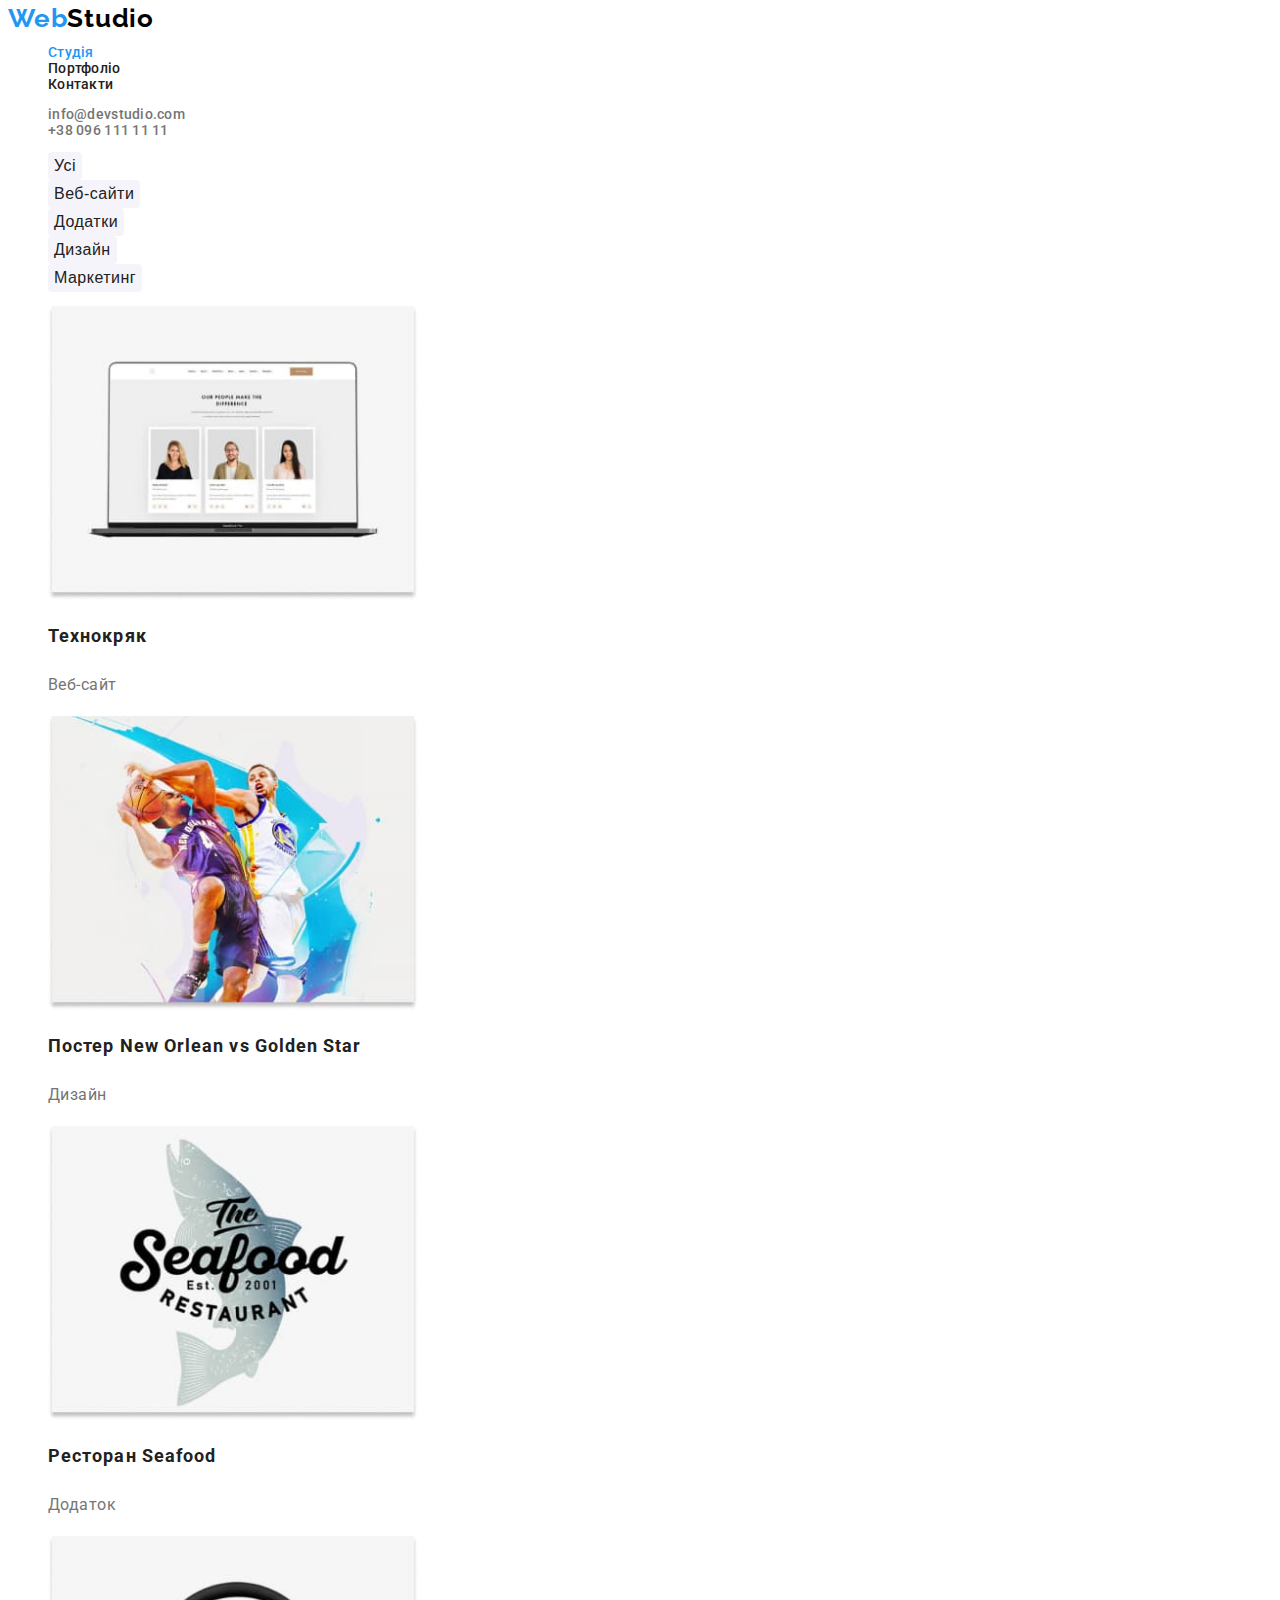
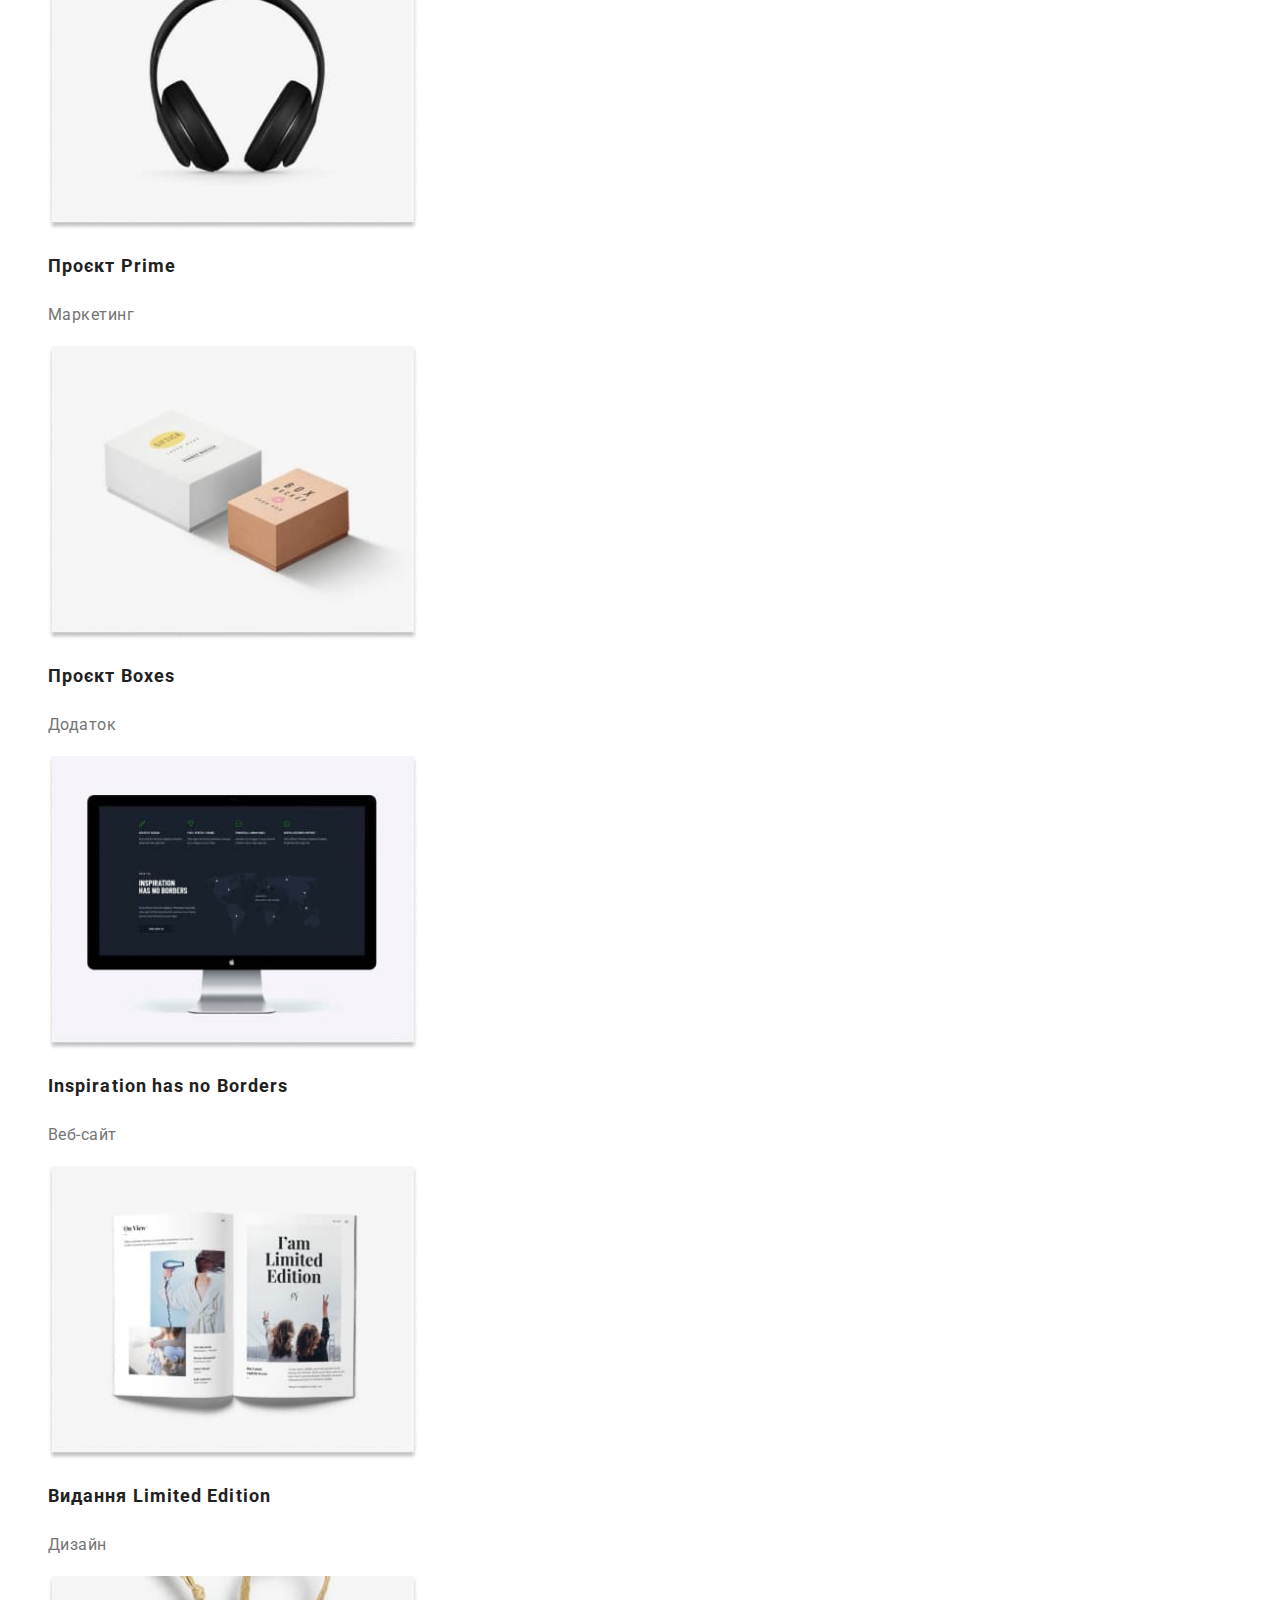
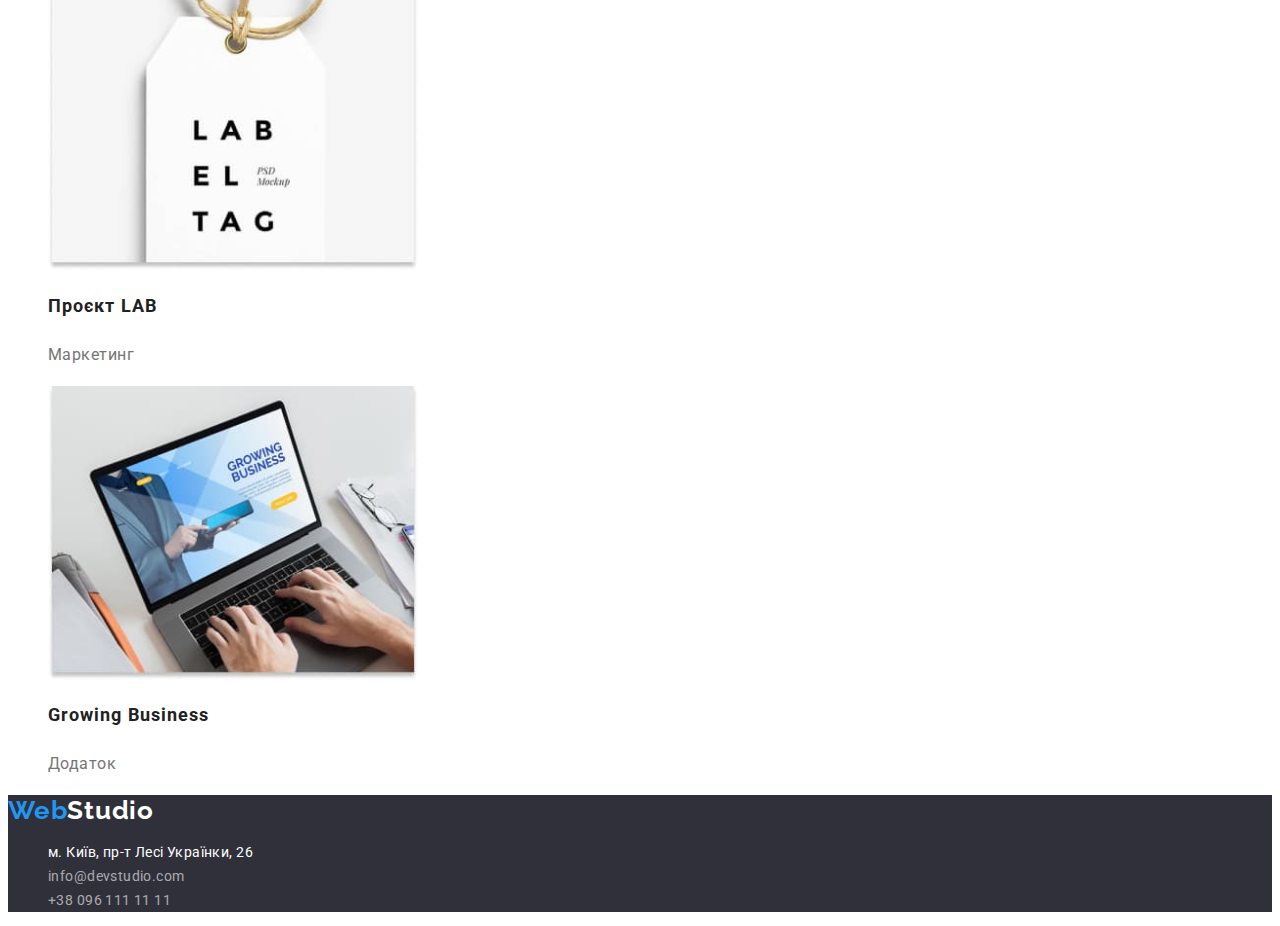
==== portfolio.html @ d7987372 "Initial commit" ====
<!DOCTYPE html>

<html lang="uk">
  <head>
    <meta charset="UTF-8" />
    <meta http-equiv="X-UA-Compatible" content="IE=edge" />
    <meta name="viewport" content="width=device-width, initial-scale=1.0" />
    <meta name="description" content="Portfolio WebStudio" />
    <title>Portfolio</title>

    <!--шрифты-->

    <link rel="preconnect" href="https://fonts.googleapis.com" />
    <link rel="preconnect" href="https://fonts.gstatic.com" crossorigin />
    <link
      href="https://fonts.googleapis.com/css2?family=Raleway:wght@700&family=Roboto:wght@400;500;700;900&display=swap"
      rel="stylesheet"
    />

    <!--style-->
    <link rel="stylesheet" href="./css/styles.css" />
  </head>

  <body>
    <!--шапка-->
    <header>
      <nav class="nav">
        <a class="nav-logo link" href="./index.html" lang="en">
          <span class="logo-span">Web</span>Studio</a
        >
        <ul class="nav-list list">
          <li><a class="nav-link-current link" href="./index.html">Студія</a></li>
          <li><a class="nav-link link" href="./portfolio.html">Портфоліо</a></li>
          <li><a class="nav-link link" href="">Контакти</a></li>
        </ul>
      </nav>

      <ul class="contacts list">
        <li
          ><a class="contacts-link link" href="mailto:info@devstudio.com">info@devstudio.com</a></li
        >
        <li><a class="contacts-link link" href="tel:+380961111111">+38 096 111 11 11</a></li>
      </ul>
    </header>
    <!--основная секция-->
    <main>
      <section class="filter">
        <h1 class="filter-title visually-hidden">ФІЛЬТР</h1>
        <ul class="filter-list list">
          <li>
            <button class="filter-btn" type="button">Усі</button>
          </li>
          <li>
            <button class="filter-btn" type="button">Веб-сайти</button>
          </li>
          <li>
            <button class="filter-btn" type="button">Додатки</button>
          </li>
          <li>
            <button class="filter-btn" type="button">Дизайн</button>
          </li>
          <li>
            <button class="filter-btn" type="button">Маркетинг</button>
          </li>
        </ul>

        <ul class="picture list">
          <li class="picture-img">
            <img src="./images/portfolio/img-1.jpg" alt="фото команди" width="370" height="294" />
            <h2 class="picture-title">Технокряк</h2>
            <p class="picture-subtitle">Веб-сайт</p>
          </li>
          <li class="picture-img">
            <img
              src="./images/portfolio/img-2.jpg"
              alt="фото графічна обробка зображення"
              width="370"
              height="294"
            />
            <h2 class="picture-title">Постер New Orlean vs Golden Star</h2>
            <p class="picture-subtitle">Дизайн</p>
          </li>
          <li class="picture-img">
            <img src="./images/portfolio/img-3.jpg" alt="фото лого" width="370" height="294" />
            <h2 class="picture-title">Ресторан Seafood</h2>
            <p class="picture-subtitle">Додаток</p>
          </li>
          <li class="picture-img">
            <img src="./images/portfolio/img-4.jpg" alt="фото наушникі" width="370" height="294" />
            <h2 class="picture-title">Проєкт Prime</h2>
            <p class="picture-subtitle">Маркетинг</p>
          </li>
          <li class="picture-img">
            <img src="./images/portfolio/img-5.jpg" alt="фото упаковок" width="370" height="294" />
            <h2 class="picture-title">Проєкт Boxes</h2>
            <p class="picture-subtitle">Додаток</p>
          </li>
          <li class="picture-img">
            <img
              src="./images/portfolio/img-6.jpg"
              alt="фото зображння контатів"
              width="370"
              height="294"
            />
            <h2 class="picture-title">Inspiration has no Borders</h2>
            <p class="picture-subtitle">Веб-сайт</p>
          </li>
          <li class="picture-img">
            <img src="./images/portfolio/img-7.jpg" alt="фото книги" width="370" height="294" />
            <h2 class="picture-title">Видання Limited Edition</h2>
            <p class="picture-subtitle">Дизайн</p>
          </li>
          <li class="picture-img">
            <img src="./images/portfolio/img-8.jpg" alt="фото лейби" width="370" height="294" />
            <h2 class="picture-title">Проєкт LAB</h2>
            <p class="picture-subtitle">Маркетинг</p>
          </li>
          <li class="picture-img">
            <img src="./images/portfolio/img-9.jpg" alt="фото нутбука" width="370" height="294" />
            <h2 class="picture-title">Growing Business</h2>
            <p class="picture-subtitle">Додаток</p>
          </li>
        </ul>
      </section>
    </main>

    <footer>
      <div class="footer">
        <a class="logo-footer link" href="./index.html" lang="en">
          <span class="logo-span">Web</span>Studio</a
        >

        <address>
          <ul class="address-list list">
            <li><a class="address-link link" href="">м. Київ, пр-т Лесі Українки, 26</a></li>
            <li
              ><a class="address-contact-link link" href="mailto:info@devstudio.com"
                >info@devstudio.com</a
              ></li
            >
            <li
              ><a class="address-contact-link link" href="tel:+380961111111"
                >+38 096 111 11 11</a
              ></li
            >
          </ul>
        </address>
      </div>
    </footer>
  </body>
</html>
---- css/styles.css ----
:root {
  /* Fonts */
  --main-font: 'Roboto', sans-serif;
  --secondary-font: 'Raleway', sans-serif;

  /* Text colors */
  --accent-color: #2f303a;
  --primary-text-color: #212121;
  --secondary-text-color: #ffffff;
  --text-logo-color: #2196f3;
  --text-web-color: #000000;
  --text-comment-color: #757575;

  /* Background colors */
  --bg-body-color: #ffffff;
  --bg-accent-color: #2f303a;
  --bg-logo-color: #2196f3;
  --bg-color-btn: #f5f4fa;
}

body {
  font-family: var(--main-font);
  font-size: 14px;
  color: var(--primary-text-color);
  background-color: var(--bg-body-color);
}

.link {
  text-decoration: none; /* ссылка не подчеркивется */
  color: currentColor; /* ссылка перестает быть синей и наследует цвет  body */
}

.list {
  list-style: none; /* в списке убираем точки */
}

/* стили навигации */

/* стили логотипа */
.nav-logo {
  font-family: 'Raleway';
  font-weight: 700;
  font-size: 26px;
  line-height: calc(26 / 31);
  letter-spacing: 0.03em;
  color: var(--text-web-color);
}

.logo-span {
  color: var(--text-logo-color);
}

/* header стили ссылок навигации */

/* стили списка которые потом наследуют ссылки */
.nav-list {
  font-weight: 500;
  line-height: calc(16 / 14);
  letter-spacing: 0.02em;
}
/* выделяем активную страницу */
.nav-link-current {
  color: var(--text-logo-color);
}

.nav-link:hover,
.nav-link:focus {
  color: var(--text-logo-color);
}

/* стили контактов */

.contacts-link {
  font-weight: 500;
  line-height: calc(16 / 14);
  letter-spacing: 0.02em;
  color: var(--text-comment-color);
}

.contacts-link:hover,
.contacts-link:focus {
  color: var(--text-logo-color);
}
/* header end */

/* footer */

.footer {
  background: var(--bg-accent-color);
}
.address-list {
  list-style: none;
  text-decoration: none;
}
.logo-footer {
  font-family: 'Raleway';
  font-weight: 700;
  font-size: 26px;
  line-height: calc(31 / 26);
  letter-spacing: 0.03em;
  color: var(--secondary-text-color);
}
.address-link {
  line-height: calc(24 / 14);
  letter-spacing: 0.03em;
  color: var(--secondary-text-color);
  font-style: normal;
}
.address-contact-link {
  font-style: normal;
  line-height: calc(24 / 14);
  letter-spacing: 0.03em;
  color: rgba(255, 255, 255, 0.6);
}
.address-link:hover,
.address-link:focus,
.address-contact-link:hover,
.address-contact-link:focus {
  color: var(--text-logo-color);
}
/* footer end*/

/* Секция  Ефективні рішення для вашого бізнесу с кнопкой*/
.cap {
  background: var(--bg-accent-color);
}
.cap-title {
  font-weight: 900;
  font-size: 44px;
  line-height: calc(60 / 44);
  text-align: center;
  letter-spacing: 0.06em;
  text-transform: uppercase;
  color: var(--secondary-text-color);
}
.cap-btn {
  background: var(--bg-logo-color);
  font-family: inherit;
  font-weight: 700;
  font-size: 16px;
  line-height: calc(30 / 16);
  display: flex;
  align-items: center;
  text-align: center;
  letter-spacing: 0.06em;
  color: var(--secondary-text-color);
  border-style: none;
  cursor: pointer;
}

.cap-btn:hover,
.cap-btn:focus {
  background: #188ce8;
}

/* секция Особенности работы  */
/* скрытый заголовок  h2 */
.visually-hidden {
  position: absolute;
  white-space: nowrap;
  width: 1px;
  height: 1px;
  overflow: hidden;
  border: 0;
  padding: 0;
  clip: rect(0 0 0 0);
  clip-path: inset(50%);
  margin: -1px;
}
.specificity-subject {
  font-weight: 700;
  line-height: calc(14 / 16);
  letter-spacing: 0.03em;
  text-transform: uppercase;
  color: var(--primary-text-color);
}
.specificity-subtitle {
  line-height: calc(24 / 14);
  letter-spacing: 0.03em;
  color: var(--text-comment-color);
}

/* секция Чим ми займаємося  */

.work-title {
  font-weight: 700;
  font-size: 36px;
  line-height: calc(42 / 36);
  text-align: center;
  letter-spacing: 0.03em;
  color: var(--primary-text-color);
}
/* секция Наша команда  */
.command {
  background: var(--bg-color-btn);
}

.command-title {
  font-weight: 700;
  font-size: 36px;
  line-height: calc(42 / 36);
  text-align: center;
  letter-spacing: 0.03em;
  color: var(--primary-text-color);
}
.command-item {
  background: var(--bg-body-color);
}
.command-caption {
  font-weight: 500;
  font-size: 16px;
  line-height: calc(19 / 16);
  text-align: center;
  letter-spacing: 0.03em;
  color: var(--primary-text-color);
}
.command-heading {
  font-size: 16px;
  line-height: calc(19 / 16);
  text-align: center;
  letter-spacing: 0.03em;
  color: var(--text-comment-color);
}

/* Портфоліо  */
/* ФІЛЬТР  */
.filter-btn {
  background: var(--bg-color-btn);
  border-radius: 4px;
  font-weight: 500;
  font-size: 16px;
  line-height: calc(26 / 16);
  text-align: center;
  letter-spacing: 0.03em;
  color: var(--primary-text-color);
  border-style: none;
  cursor: pointer;
}
.filter-btn:hover,
.filter-btn:focus {
  background: var(--bg-logo-color);
  color: var(--secondary-text-color);
}
/* picture  */
.picture-img {
  background: var(--bg-body-color);
}
.picture-title {
  font-weight: 700;
  font-size: 18px;
  line-height: calc(36 / 18);
  letter-spacing: 0.06em;
  color: var(--primary-text-color);
}

.picture-subtitle {
  font-size: 16px;
  line-height: calc(30 / 16);
  letter-spacing: 0.03em;
  color: var(--text-comment-color);
}
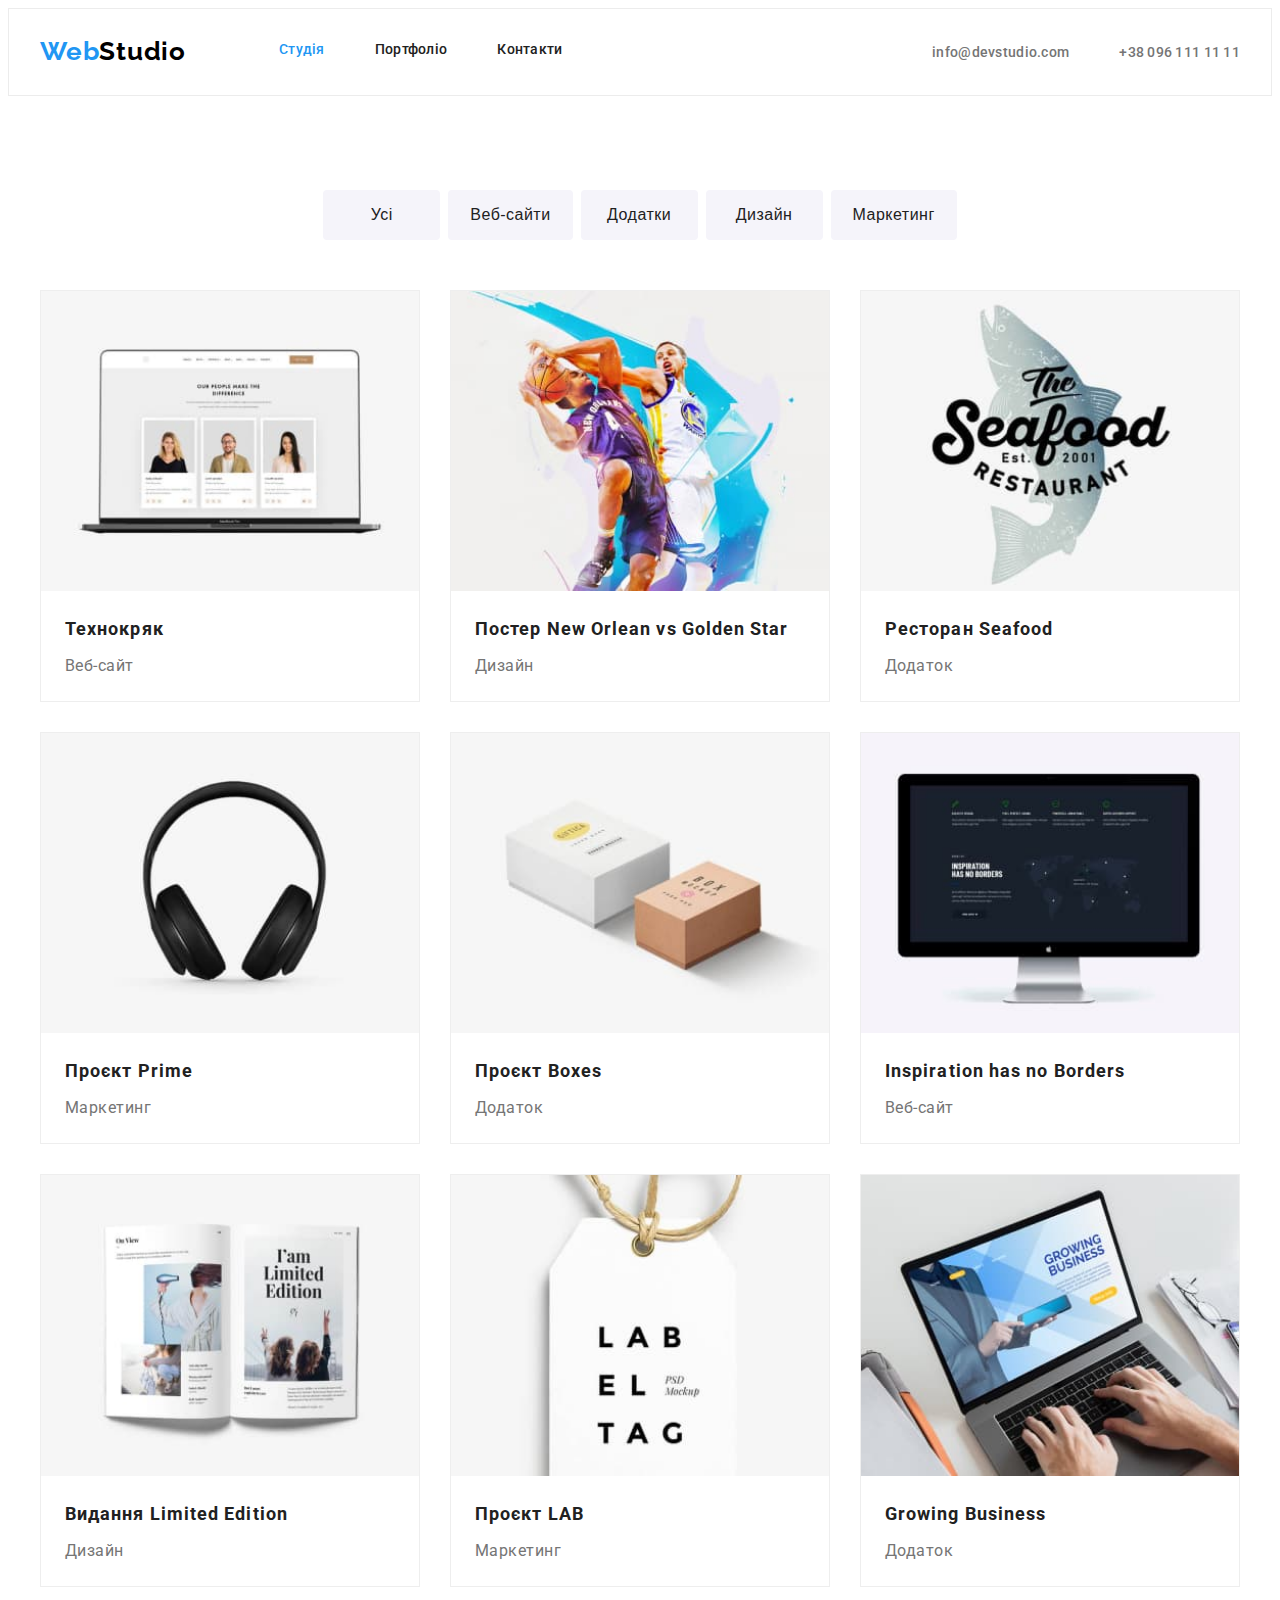
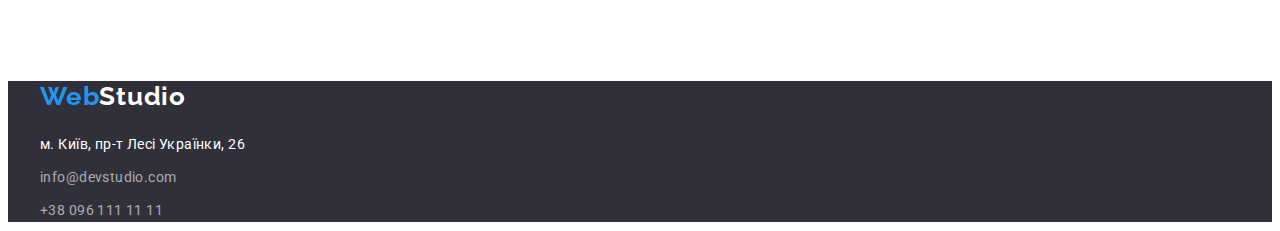
==== commit 07cd3240: "домашняя работа 3" ====
--- a/portfolio.html
+++ b/portfolio.html
@@ -16,18 +16,27 @@
       href="https://fonts.googleapis.com/css2?family=Raleway:wght@700&family=Roboto:wght@400;500;700;900&display=swap"
       rel="stylesheet"
     />
-
+     <!-- Modern-normalize -->
+    <link
+      rel="stylesheet"
+      href="https://cdnjs.cloudflare.com/ajax/libs/modern-normalize/1.1.0/modern-normalize.min.css"
+      integrity="sha512-wpPYUAdjBVSE4KJnH1VR1HeZfpl1ub8YT/NKx4PuQ5NmX2tKuGu6U/JRp5y+Y8XG2tV+wKQpNHVUX03MfMFn9Q=="
+      crossorigin="anonymous"
+      referrerpolicy="no-referrer"
+    />
+    
     <!--style-->
     <link rel="stylesheet" href="./css/styles.css" />
   </head>
 
   <body>
     <!--шапка-->
-    <header>
-      <nav class="nav">
+    <header class="header">
+      <div class="container header-container">
         <a class="nav-logo link" href="./index.html" lang="en">
-          <span class="logo-span">Web</span>Studio</a
-        >
+          <span class="logo-span">Web</span>Studio</a>
+
+        <nav class="nav">
         <ul class="nav-list list">
           <li><a class="nav-link-current link" href="./index.html">Студія</a></li>
           <li><a class="nav-link link" href="./portfolio.html">Портфоліо</a></li>
@@ -36,15 +45,18 @@
       </nav>
 
       <ul class="contacts list">
-        <li
-          ><a class="contacts-link link" href="mailto:info@devstudio.com">info@devstudio.com</a></li
-        >
-        <li><a class="contacts-link link" href="tel:+380961111111">+38 096 111 11 11</a></li>
+        <li>
+          <a class="contacts-link link" href="mailto:info@devstudio.com">info@devstudio.com</a>
+        </li>
+        <li><a class="contacts-link link" href="tel:+380961111111">+38 096 111 11 11</a>
+        </li>
       </ul>
+      </div>
     </header>
     <!--основная секция-->
     <main>
-      <section class="filter">
+      <section class="filter section">
+        <div class="container container-filter">
         <h1 class="filter-title visually-hidden">ФІЛЬТР</h1>
         <ul class="filter-list list">
           <li>
@@ -63,12 +75,17 @@
             <button class="filter-btn" type="button">Маркетинг</button>
           </li>
         </ul>
-
+        </div>
+      
+        <div class="container">
         <ul class="picture list">
           <li class="picture-img">
-            <img src="./images/portfolio/img-1.jpg" alt="фото команди" width="370" height="294" />
+            <img 
+            src="./images/portfolio/img-1.jpg" alt="фото команди" width="370" height="294" />
+            <div class="picture-title-subtitle"> 
             <h2 class="picture-title">Технокряк</h2>
             <p class="picture-subtitle">Веб-сайт</p>
+            </div>
           </li>
           <li class="picture-img">
             <img
@@ -77,23 +94,27 @@
               width="370"
               height="294"
             />
+            <div class="picture-title-subtitle">
             <h2 class="picture-title">Постер New Orlean vs Golden Star</h2>
-            <p class="picture-subtitle">Дизайн</p>
+            <p class="picture-subtitle">Дизайн</p></div>
           </li>
           <li class="picture-img">
             <img src="./images/portfolio/img-3.jpg" alt="фото лого" width="370" height="294" />
+            <div class="picture-title-subtitle"> 
             <h2 class="picture-title">Ресторан Seafood</h2>
-            <p class="picture-subtitle">Додаток</p>
+            <p class="picture-subtitle">Додаток</p></div>
           </li>
           <li class="picture-img">
             <img src="./images/portfolio/img-4.jpg" alt="фото наушникі" width="370" height="294" />
+            <div class="picture-title-subtitle"> 
             <h2 class="picture-title">Проєкт Prime</h2>
-            <p class="picture-subtitle">Маркетинг</p>
+            <p class="picture-subtitle">Маркетинг</p></div>
           </li>
           <li class="picture-img">
             <img src="./images/portfolio/img-5.jpg" alt="фото упаковок" width="370" height="294" />
+            <div class="picture-title-subtitle"> 
             <h2 class="picture-title">Проєкт Boxes</h2>
-            <p class="picture-subtitle">Додаток</p>
+            <p class="picture-subtitle">Додаток</p></div>
           </li>
           <li class="picture-img">
             <img
@@ -102,47 +123,55 @@
               width="370"
               height="294"
             />
+            <div class="picture-title-subtitle"> 
             <h2 class="picture-title">Inspiration has no Borders</h2>
-            <p class="picture-subtitle">Веб-сайт</p>
+            <p class="picture-subtitle">Веб-сайт</p></div>
           </li>
           <li class="picture-img">
             <img src="./images/portfolio/img-7.jpg" alt="фото книги" width="370" height="294" />
+            <div class="picture-title-subtitle"> 
             <h2 class="picture-title">Видання Limited Edition</h2>
-            <p class="picture-subtitle">Дизайн</p>
+            <p class="picture-subtitle">Дизайн</p></div>
           </li>
           <li class="picture-img">
             <img src="./images/portfolio/img-8.jpg" alt="фото лейби" width="370" height="294" />
+            <div class="picture-title-subtitle"> 
             <h2 class="picture-title">Проєкт LAB</h2>
-            <p class="picture-subtitle">Маркетинг</p>
+            <p class="picture-subtitle">Маркетинг</p></div>
           </li>
           <li class="picture-img">
             <img src="./images/portfolio/img-9.jpg" alt="фото нутбука" width="370" height="294" />
+            <div class="picture-title-subtitle"> 
             <h2 class="picture-title">Growing Business</h2>
-            <p class="picture-subtitle">Додаток</p>
+            <p class="picture-subtitle">Додаток</p></div>
           </li>
         </ul>
+        </div>
+      
       </section>
     </main>
 
-    <footer>
-      <div class="footer">
+    <footer class="footer-section">
+      <div class="container">
+      
         <a class="logo-footer link" href="./index.html" lang="en">
           <span class="logo-span">Web</span>Studio</a
         >
 
         <address>
           <ul class="address-list list">
-            <li><a class="address-link link" href="">м. Київ, пр-т Лесі Українки, 26</a></li>
-            <li
-              ><a class="address-contact-link link" href="mailto:info@devstudio.com"
-                >info@devstudio.com</a
-              ></li
-            >
-            <li
-              ><a class="address-contact-link link" href="tel:+380961111111"
+            <li>
+              <a class="address-link link" href="">м. Київ, пр-т Лесі Українки, 26</a>
+            </li>
+            <li>
+              <a class="address-contact-link link" href="mailto:info@devstudio.com"
+                >info@devstudio.com</a>
+            </li>
+            <li>
+              <a class="address-contact-link link" href="tel:+380961111111"
                 >+38 096 111 11 11</a
-              ></li
-            >
+              >
+            </li>
           </ul>
         </address>
       </div>
--- a/css/styles.css
+++ b/css/styles.css
@@ -25,6 +25,36 @@
   background-color: var(--bg-body-color);
 }
 
+.html{
+  box-sizing: border-box;
+}
+
+*,
+*::after,
+*::before{
+  box-sizing: inherit;
+}
+
+/* reset сбрсываем стили*/
+h1,
+h2,
+h3,
+h4,
+h5,
+h6,
+p {
+  margin: 0;
+}
+
+img {
+  display: block;
+  min-width: 100%;
+  height: auto;
+}
+
+
+
+
 .link {
   text-decoration: none; /* ссылка не подчеркивется */
   color: currentColor; /* ссылка перестает быть синей и наследует цвет  body */
@@ -32,12 +62,48 @@
 
 .list {
   list-style: none; /* в списке убираем точки */
-}
-
+  margin: 0;
+  padding: 0;
+}
+
+.container{
+  width: 1200px;
+  margin-left: auto;
+  margin-right: auto;
+  padding-left: 15px;
+  padding-right: 15px;
+
+  /*border: 1px solid red;   !!!!!!*/
+}
+.section{
+  padding-top: 94px;
+  padding-bottom: 94px;
+}
+/* 
+.section{  по условию!!!!!!
+  padding-top: 94px;
+  padding-bottom: 94px;
+}*/
+
+
+.header{
+  border: 1px solid #ECECEC;
+}
+.header-container{
+  display: flex;
+}
 /* стили навигации */
+
+.nav{
+  margin-right: auto;
+}
 
 /* стили логотипа */
 .nav-logo {
+  padding-top: 32px;
+  padding-bottom: 32px;
+
+  margin-right: 93px;
   font-family: 'Raleway';
   font-weight: 700;
   font-size: 26px;
@@ -50,14 +116,39 @@
   color: var(--text-logo-color);
 }
 
+
+
 /* header стили ссылок навигации */
 
 /* стили списка которые потом наследуют ссылки */
 .nav-list {
+  display: flex;
+  gap: 50px;
+  align-items: center;
+
   font-weight: 500;
   line-height: calc(16 / 14);
   letter-spacing: 0.02em;
 }
+.nav-link,
+.nav-link-current{
+  display: block;
+  padding-top: 32px;
+  padding-bottom: 32px;
+}
+
+.contacts {
+  display: flex;
+  gap: 50px;
+  margin-right: 0;
+  align-items: center;
+}
+.contacts-link{
+  display: block;
+  padding-top: 32px;
+  padding-bottom: 32px;
+}
+
 /* выделяем активную страницу */
 .nav-link-current {
   color: var(--text-logo-color);
@@ -84,15 +175,27 @@
 /* header end */
 
 /* footer */
-
-.footer {
+.footer-container{
+  padding-top: 60px;
+  padding-bottom: 60px;
+  padding-left: 0;
+  padding-right: 0;
+}
+.footer-section{
   background: var(--bg-accent-color);
 }
+
+
 .address-list {
   list-style: none;
   text-decoration: none;
 }
 .logo-footer {
+  display: block;
+  margin-bottom: 20px;
+
+  margin-bottom: 20px;
+
   font-family: 'Raleway';
   font-weight: 700;
   font-size: 26px;
@@ -100,13 +203,22 @@
   letter-spacing: 0.03em;
   color: var(--secondary-text-color);
 }
+
+
 .address-link {
+  display: block;
+  margin-bottom: 9px;  
+
+
   line-height: calc(24 / 14);
   letter-spacing: 0.03em;
   color: var(--secondary-text-color);
   font-style: normal;
 }
 .address-contact-link {
+  display: block;
+  margin-bottom: 9px;
+
   font-style: normal;
   line-height: calc(24 / 14);
   letter-spacing: 0.03em;
@@ -123,25 +235,49 @@
 /* Секция  Ефективні рішення для вашого бізнесу с кнопкой*/
 .cap {
   background: var(--bg-accent-color);
+  padding-top: 200px;
+  padding-bottom: 200px;
+  text-align: center;
+}
+
+
+.container-cap{
+  
+}
+.cap-title-h{
+  padding-left: 237px;
+  padding-right: 237px;
 }
 .cap-title {
+  margin-bottom: 30px;
+  /* text-align: center; */
+  
   font-weight: 900;
   font-size: 44px;
   line-height: calc(60 / 44);
-  text-align: center;
+  /* align-items: center; */
   letter-spacing: 0.06em;
   text-transform: uppercase;
   color: var(--secondary-text-color);
 }
 .cap-btn {
+  display: block;
+  margin-left: auto;
+  margin-right: auto;
+
+  min-width: 216px;
+  min-height: 50px;
+  padding: 10px 32px;
+  border-radius: 4px;
+  border: 1px solid transparent;
+  
   background: var(--bg-logo-color);
   font-family: inherit;
   font-weight: 700;
   font-size: 16px;
   line-height: calc(30 / 16);
-  display: flex;
   align-items: center;
-  text-align: center;
+  
   letter-spacing: 0.06em;
   color: var(--secondary-text-color);
   border-style: none;
@@ -155,6 +291,15 @@
 
 /* секция Особенности работы  */
 /* скрытый заголовок  h2 */
+
+.specificity{
+  padding-top: 94px;
+}
+.specificity-list{
+  display: flex;
+  gap: 30px;
+}
+
 .visually-hidden {
   position: absolute;
   white-space: nowrap;
@@ -168,11 +313,14 @@
   margin: -1px;
 }
 .specificity-subject {
+  margin-bottom: 10px;
+
   font-weight: 700;
   line-height: calc(14 / 16);
   letter-spacing: 0.03em;
   text-transform: uppercase;
   color: var(--primary-text-color);
+  font-size: 14px;
 }
 .specificity-subtitle {
   line-height: calc(24 / 14);
@@ -181,8 +329,13 @@
 }
 
 /* секция Чим ми займаємося  */
-
+.work-list{
+  display: flex;
+  gap: 30px;
+}
 .work-title {
+  margin-bottom: 50px;
+
   font-weight: 700;
   font-size: 36px;
   line-height: calc(42 / 36);
@@ -191,11 +344,19 @@
   color: var(--primary-text-color);
 }
 /* секция Наша команда  */
+.command-list{
+  display: flex;
+  gap: 30px;
+}
+
 .command {
   background: var(--bg-color-btn);
 }
 
 .command-title {
+  margin-bottom: 50px;
+
+
   font-weight: 700;
   font-size: 36px;
   line-height: calc(42 / 36);
@@ -205,8 +366,17 @@
 }
 .command-item {
   background: var(--bg-body-color);
+  box-shadow: 0px 1px 3px rgba(0, 0, 0, 0.12), 0px 1px 1px rgba(0, 0, 0, 0.14), 0px 2px 1px rgba(0, 0, 0, 0.2);
+ border-radius: 0px 0px 4px 4px;
+
+}
+.command-item-img{
+ 
+
 }
 .command-caption {
+  margin-bottom: 10px;
+  margin-top: 0;
   font-weight: 500;
   font-size: 16px;
   line-height: calc(19 / 16);
@@ -215,16 +385,39 @@
   color: var(--primary-text-color);
 }
 .command-heading {
+  margin: 0;
   font-size: 16px;
   line-height: calc(19 / 16);
   text-align: center;
   letter-spacing: 0.03em;
   color: var(--text-comment-color);
 }
-
+.command-caption-heading{
+  padding: 30px 0;
+
+}
 /* Портфоліо  */
 /* ФІЛЬТР  */
+.container-filter{
+  display: flex;
+  justify-content: center;
+  margin-bottom: 34px;
+}
+.filter-list{
+  display: flex;
+  gap: 8px;
+  align-items: center;
+  
+  
+}
+
 .filter-btn {
+  min-width: 73px;
+  min-height: 38px;
+  padding: 6px 22px;
+  border: 1px solid transparent;
+  margin-bottom: 16px;
+
   background: var(--bg-color-btn);
   border-radius: 4px;
   font-weight: 500;
@@ -242,10 +435,34 @@
   color: var(--secondary-text-color);
 }
 /* picture  */
-.picture-img {
+
+
+
+.picture{     /*список*/
+  display: flex;
+  flex-wrap: wrap;
+  gap: 30px;
+  justify-content: center;
+  
+
+}
+.picture-img {    /* li с фото h2 и p */
   background: var(--bg-body-color);
-}
-.picture-title {
+  border: 1px solid #EEEEEE;
+  display: block;
+  box-sizing: border-box;
+  flex-basis: calc((100% - 60px) / 3); 
+}
+.picture-title-subtitle{  /*блок h2 и p */
+ padding-top: 20px;
+ padding-bottom: 20px;
+ padding-left: 24px;
+ padding-right: 24px;
+ 
+}
+.picture-title {   /*h2*/
+  margin-bottom: 4px;
+  margin-top: 0;
   font-weight: 700;
   font-size: 18px;
   line-height: calc(36 / 18);
@@ -253,7 +470,7 @@
   color: var(--primary-text-color);
 }
 
-.picture-subtitle {
+.picture-subtitle {  /*p*/
   font-size: 16px;
   line-height: calc(30 / 16);
   letter-spacing: 0.03em;
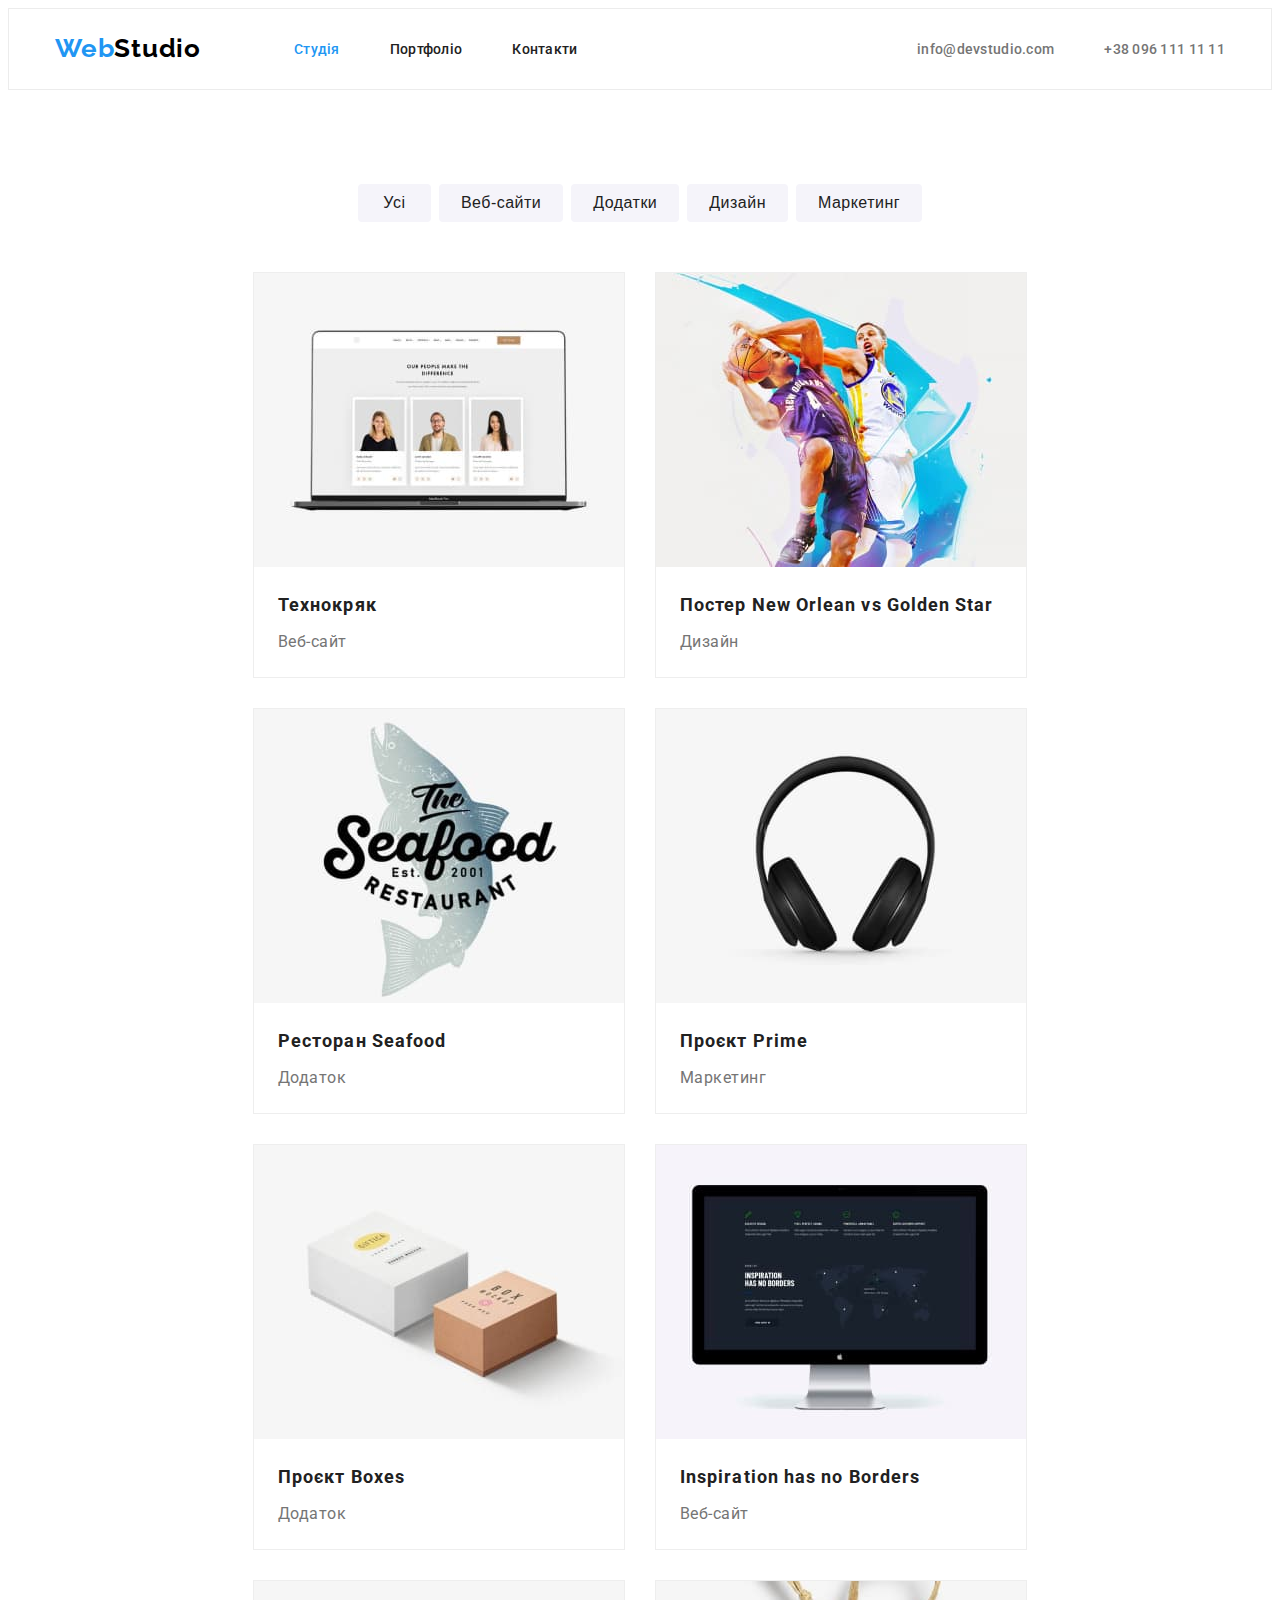
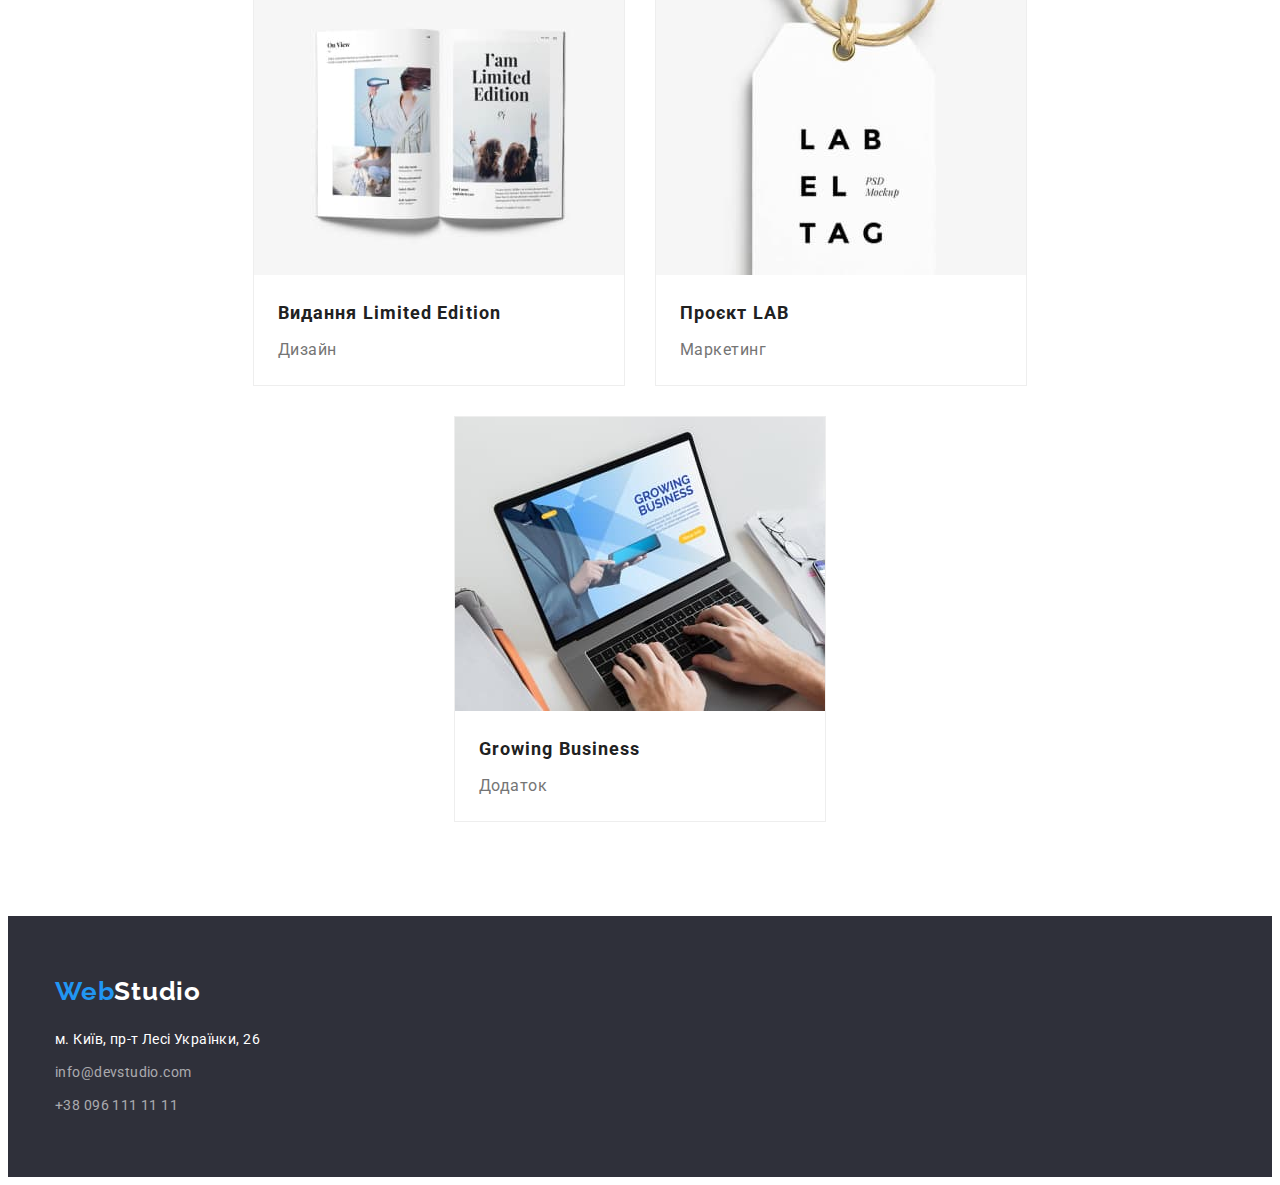
==== commit c8d2acd9: "допрацювання" ====
--- a/portfolio.html
+++ b/portfolio.html
@@ -56,7 +56,7 @@
     <!--основная секция-->
     <main>
       <section class="filter section">
-        <div class="container container-filter">
+        <div class="container">
         <h1 class="filter-title visually-hidden">ФІЛЬТР</h1>
         <ul class="filter-list list">
           <li>
@@ -160,10 +160,10 @@
 
         <address>
           <ul class="address-list list">
-            <li>
+            <li class="address-list-blok">
               <a class="address-link link" href="">м. Київ, пр-т Лесі Українки, 26</a>
             </li>
-            <li>
+            <li class="address-list-blok">
               <a class="address-contact-link link" href="mailto:info@devstudio.com"
                 >info@devstudio.com</a>
             </li>
--- a/css/styles.css
+++ b/css/styles.css
@@ -25,14 +25,14 @@
   background-color: var(--bg-body-color);
 }
 
-.html{
-  box-sizing: border-box;
+html {
+	box-sizing: border-box;
 }
 
 *,
 *::after,
-*::before{
-  box-sizing: inherit;
+*::before {
+	box-sizing: inherit;
 }
 
 /* reset сбрсываем стили*/
@@ -91,6 +91,7 @@
 }
 .header-container{
   display: flex;
+  align-items: center;
 }
 /* стили навигации */
 
@@ -100,8 +101,7 @@
 
 /* стили логотипа */
 .nav-logo {
-  padding-top: 32px;
-  padding-bottom: 32px;
+
 
   margin-right: 93px;
   font-family: 'Raleway';
@@ -175,14 +175,15 @@
 /* header end */
 
 /* footer */
-.footer-container{
+/* .footer-container{
   padding-top: 60px;
   padding-bottom: 60px;
   padding-left: 0;
   padding-right: 0;
-}
+} */
 .footer-section{
   background: var(--bg-accent-color);
+  padding: 60px 0;
 }
 
 
@@ -194,8 +195,6 @@
   display: block;
   margin-bottom: 20px;
 
-  margin-bottom: 20px;
-
   font-family: 'Raleway';
   font-weight: 700;
   font-size: 26px;
@@ -204,20 +203,18 @@
   color: var(--secondary-text-color);
 }
 
-
+.address-list-blok{
+  margin-bottom: 9px;
+}
 .address-link {
-  display: block;
-  margin-bottom: 9px;  
-
-
+  
   line-height: calc(24 / 14);
   letter-spacing: 0.03em;
   color: var(--secondary-text-color);
   font-style: normal;
 }
 .address-contact-link {
-  display: block;
-  margin-bottom: 9px;
+   
 
   font-style: normal;
   line-height: calc(24 / 14);
@@ -237,25 +234,22 @@
   background: var(--bg-accent-color);
   padding-top: 200px;
   padding-bottom: 200px;
-  text-align: center;
-}
-
-
-.container-cap{
-  
-}
-.cap-title-h{
-  padding-left: 237px;
-  padding-right: 237px;
-}
+  padding-right: 0;
+  padding-left: 0;
+  text-align: center;
+}
+
 .cap-title {
+  
+  margin-right: auto;
+  margin-left: auto;
+  margin-top: 0;
   margin-bottom: 30px;
-  /* text-align: center; */
+  width: 696px;
   
   font-weight: 900;
   font-size: 44px;
   line-height: calc(60 / 44);
-  /* align-items: center; */
   letter-spacing: 0.06em;
   text-transform: uppercase;
   color: var(--secondary-text-color);
@@ -265,8 +259,7 @@
   margin-left: auto;
   margin-right: auto;
 
-  min-width: 216px;
-  min-height: 50px;
+  
   padding: 10px 32px;
   border-radius: 4px;
   border: 1px solid transparent;
@@ -293,13 +286,15 @@
 /* скрытый заголовок  h2 */
 
 .specificity{
-  padding-top: 94px;
+  padding-bottom: 0;
 }
 .specificity-list{
   display: flex;
   gap: 30px;
 }
-
+.specificity-list-blok{
+  width: 270px;
+}
 .visually-hidden {
   position: absolute;
   white-space: nowrap;
@@ -398,26 +393,26 @@
 }
 /* Портфоліо  */
 /* ФІЛЬТР  */
-.container-filter{
+
+/* .container-filter{
   display: flex;
   justify-content: center;
   margin-bottom: 34px;
-}
+} */
 .filter-list{
   display: flex;
   gap: 8px;
   align-items: center;
-  
-  
+  justify-content: center;
+  margin-bottom: 50px;
 }
 
 .filter-btn {
   min-width: 73px;
-  min-height: 38px;
+  
   padding: 6px 22px;
   border: 1px solid transparent;
-  margin-bottom: 16px;
-
+  
   background: var(--bg-color-btn);
   border-radius: 4px;
   font-weight: 500;
@@ -442,16 +437,16 @@
   display: flex;
   flex-wrap: wrap;
   gap: 30px;
-  justify-content: center;
-  
-
-}
+
+  justify-content: center; 
+}
+
 .picture-img {    /* li с фото h2 и p */
   background: var(--bg-body-color);
   border: 1px solid #EEEEEE;
-  display: block;
-  box-sizing: border-box;
-  flex-basis: calc((100% - 60px) / 3); 
+  
+  flex-basis: calc((100% - 60px) / 3);
+
 }
 .picture-title-subtitle{  /*блок h2 и p */
  padding-top: 20px;
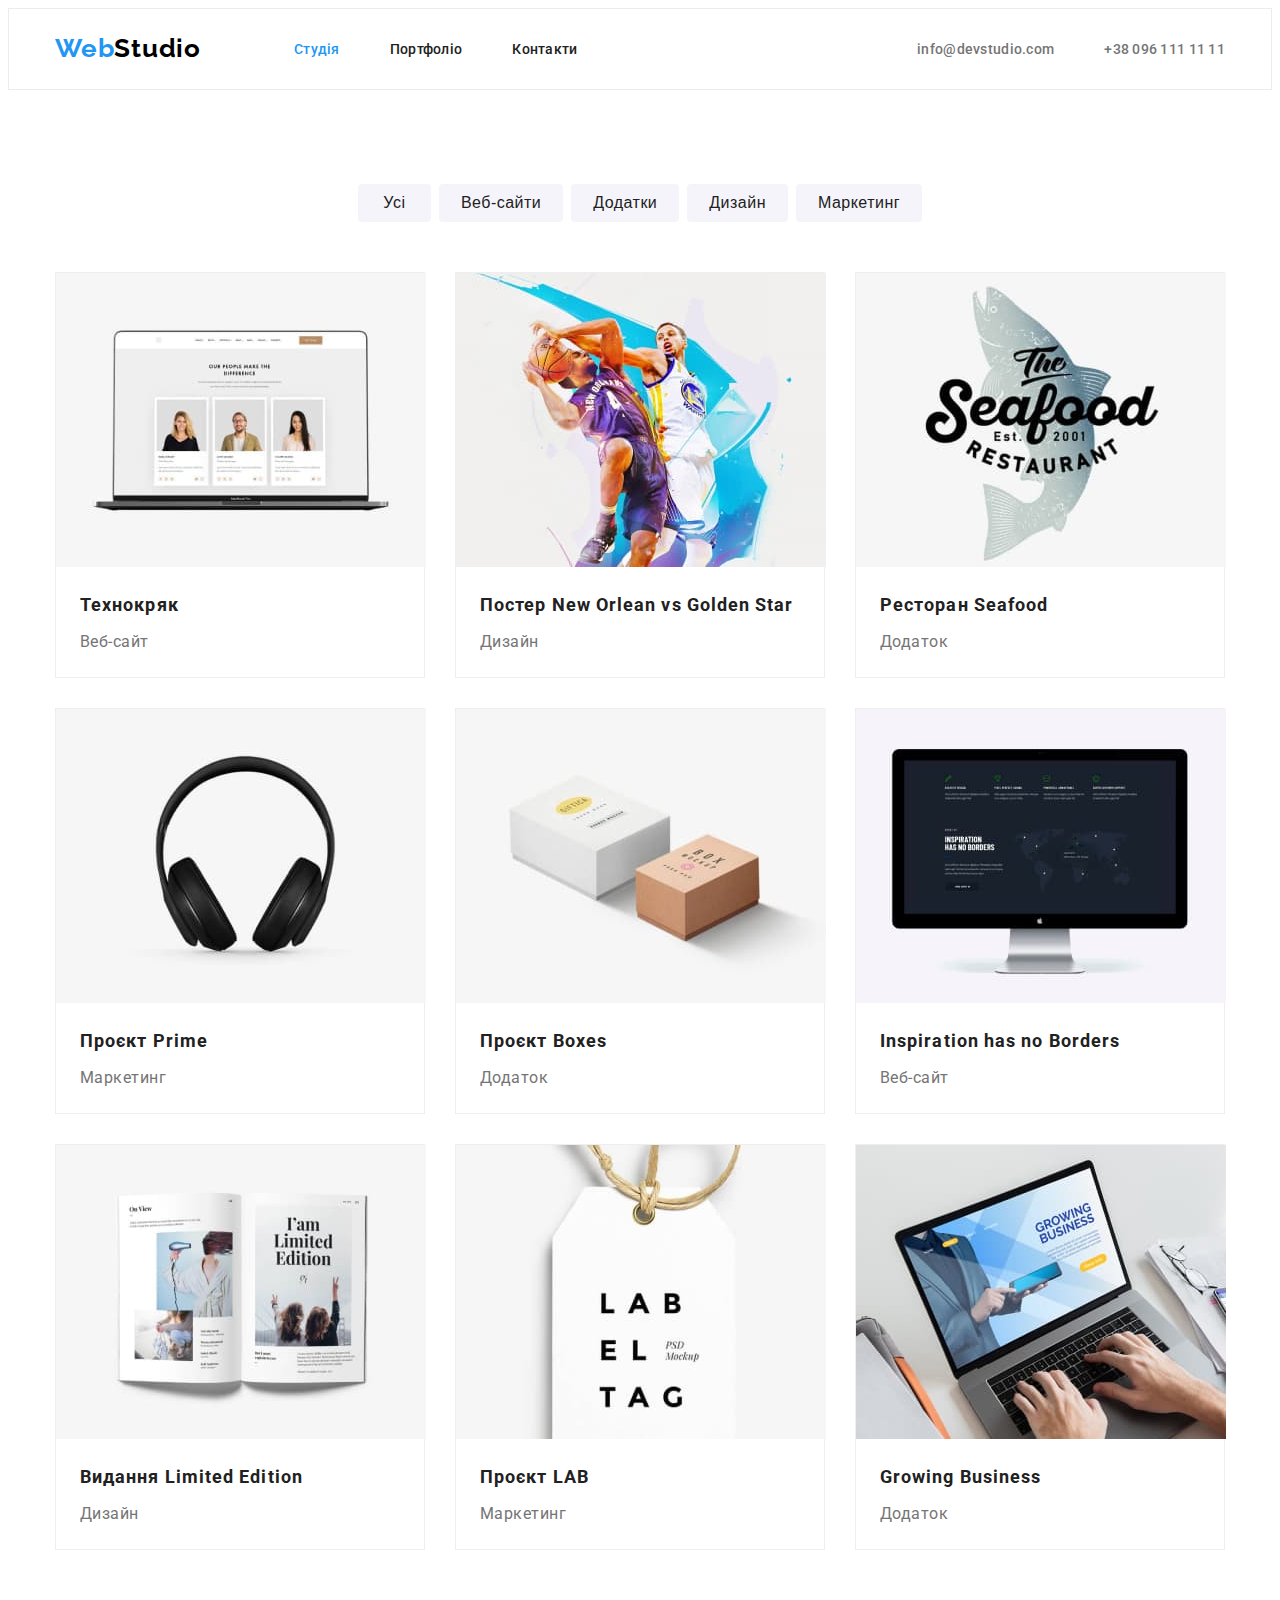
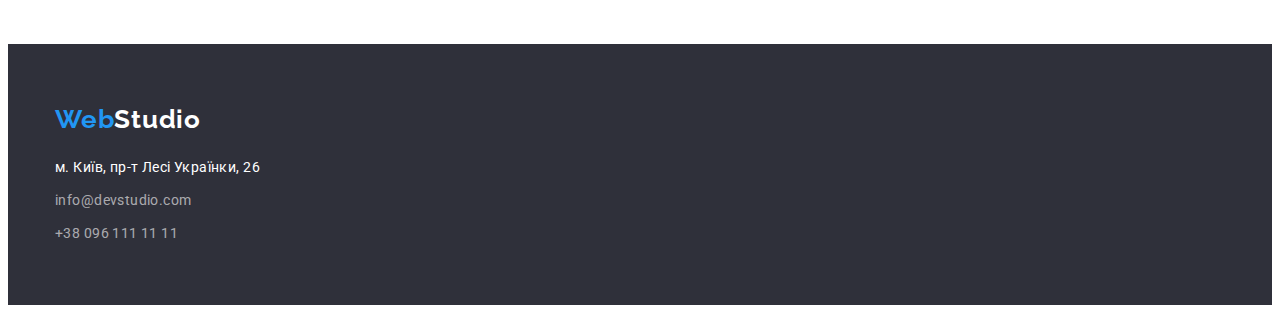
==== commit a7569183: "допрацювання" ====
--- a/portfolio.html
+++ b/portfolio.html
@@ -56,38 +56,38 @@
     <!--основная секция-->
     <main>
       <section class="filter section">
-        <div class="container">
-        <h1 class="filter-title visually-hidden">ФІЛЬТР</h1>
-        <ul class="filter-list list">
-          <li>
+        <div class="container"> 
+          <h1 class="filter-title visually-hidden">ФІЛЬТР</h1>
+          <ul class="filter-list list">
+            <li>
             <button class="filter-btn" type="button">Усі</button>
-          </li>
-          <li>
+            </li>
+            <li>
             <button class="filter-btn" type="button">Веб-сайти</button>
-          </li>
-          <li>
+            </li>
+            <li>
             <button class="filter-btn" type="button">Додатки</button>
-          </li>
-          <li>
+            </li>
+            <li>
             <button class="filter-btn" type="button">Дизайн</button>
-          </li>
-          <li>
+            </li>
+            <li>
             <button class="filter-btn" type="button">Маркетинг</button>
-          </li>
-        </ul>
-        </div>
+            </li>
+          </ul>
+        
       
-        <div class="container">
-        <ul class="picture list">
-          <li class="picture-img">
+        
+          <ul class="picture list">
+            <li class="picture-img">
             <img 
             src="./images/portfolio/img-1.jpg" alt="фото команди" width="370" height="294" />
             <div class="picture-title-subtitle"> 
             <h2 class="picture-title">Технокряк</h2>
             <p class="picture-subtitle">Веб-сайт</p>
             </div>
-          </li>
-          <li class="picture-img">
+            </li>
+            <li class="picture-img">
             <img
               src="./images/portfolio/img-2.jpg"
               alt="фото графічна обробка зображення"
@@ -97,26 +97,26 @@
             <div class="picture-title-subtitle">
             <h2 class="picture-title">Постер New Orlean vs Golden Star</h2>
             <p class="picture-subtitle">Дизайн</p></div>
-          </li>
-          <li class="picture-img">
+            </li>
+            <li class="picture-img">
             <img src="./images/portfolio/img-3.jpg" alt="фото лого" width="370" height="294" />
             <div class="picture-title-subtitle"> 
             <h2 class="picture-title">Ресторан Seafood</h2>
             <p class="picture-subtitle">Додаток</p></div>
-          </li>
-          <li class="picture-img">
+            </li>
+            <li class="picture-img">
             <img src="./images/portfolio/img-4.jpg" alt="фото наушникі" width="370" height="294" />
             <div class="picture-title-subtitle"> 
             <h2 class="picture-title">Проєкт Prime</h2>
             <p class="picture-subtitle">Маркетинг</p></div>
-          </li>
-          <li class="picture-img">
+            </li>
+            <li class="picture-img">
             <img src="./images/portfolio/img-5.jpg" alt="фото упаковок" width="370" height="294" />
             <div class="picture-title-subtitle"> 
             <h2 class="picture-title">Проєкт Boxes</h2>
             <p class="picture-subtitle">Додаток</p></div>
-          </li>
-          <li class="picture-img">
+            </li>
+            <li class="picture-img">
             <img
               src="./images/portfolio/img-6.jpg"
               alt="фото зображння контатів"
@@ -126,26 +126,26 @@
             <div class="picture-title-subtitle"> 
             <h2 class="picture-title">Inspiration has no Borders</h2>
             <p class="picture-subtitle">Веб-сайт</p></div>
-          </li>
-          <li class="picture-img">
+            </li>
+            <li class="picture-img">
             <img src="./images/portfolio/img-7.jpg" alt="фото книги" width="370" height="294" />
             <div class="picture-title-subtitle"> 
             <h2 class="picture-title">Видання Limited Edition</h2>
             <p class="picture-subtitle">Дизайн</p></div>
-          </li>
-          <li class="picture-img">
+            </li>
+            <li class="picture-img">
             <img src="./images/portfolio/img-8.jpg" alt="фото лейби" width="370" height="294" />
             <div class="picture-title-subtitle"> 
             <h2 class="picture-title">Проєкт LAB</h2>
             <p class="picture-subtitle">Маркетинг</p></div>
-          </li>
-          <li class="picture-img">
+            </li>
+            <li class="picture-img">
             <img src="./images/portfolio/img-9.jpg" alt="фото нутбука" width="370" height="294" />
             <div class="picture-title-subtitle"> 
             <h2 class="picture-title">Growing Business</h2>
             <p class="picture-subtitle">Додаток</p></div>
-          </li>
-        </ul>
+            </li>
+          </ul>
         </div>
       
       </section>
--- a/css/styles.css
+++ b/css/styles.css
@@ -231,16 +231,16 @@
 
 /* Секция  Ефективні рішення для вашого бізнесу с кнопкой*/
 .cap {
-  background: var(--bg-accent-color);
   padding-top: 200px;
   padding-bottom: 200px;
   padding-right: 0;
   padding-left: 0;
   text-align: center;
+
+  background: var(--bg-accent-color);
 }
 
 .cap-title {
-  
   margin-right: auto;
   margin-left: auto;
   margin-top: 0;
@@ -255,7 +255,7 @@
   color: var(--secondary-text-color);
 }
 .cap-btn {
-  display: block;
+  display: inline-block;
   margin-left: auto;
   margin-right: auto;
 
@@ -437,15 +437,15 @@
   display: flex;
   flex-wrap: wrap;
   gap: 30px;
-
+  align-items: center;
   justify-content: center; 
 }
 
 .picture-img {    /* li с фото h2 и p */
   background: var(--bg-body-color);
+  
   border: 1px solid #EEEEEE;
-  
-  flex-basis: calc((100% - 60px) / 3);
+  width: calc((100% - 60px) / 3);
 
 }
 .picture-title-subtitle{  /*блок h2 и p */
